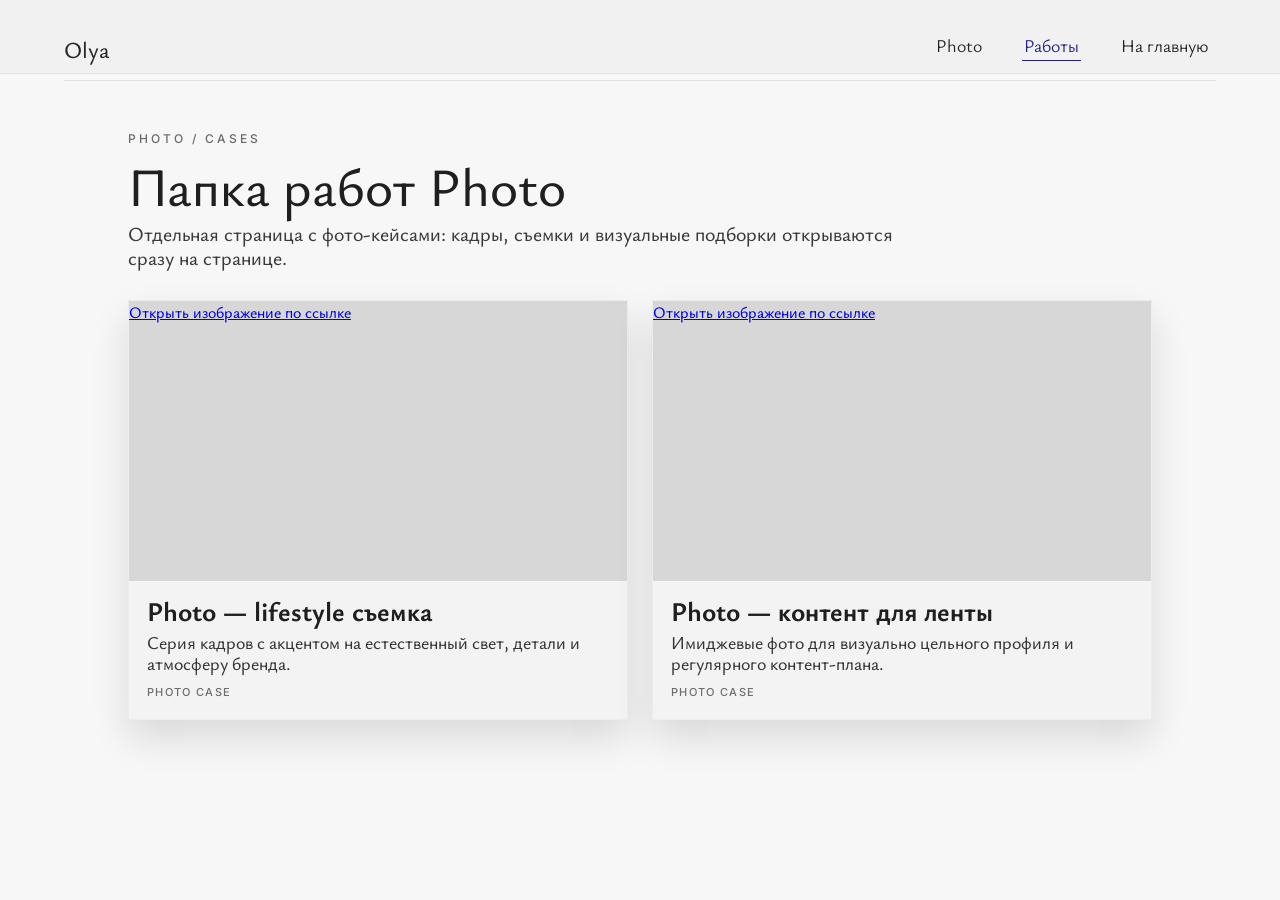
==== photo.html @ 9086b97c "Merge pull request #19 from d-k-acio-aud/codex/add-photo-and-video-project-pages Add Photo and Video" ====
<!DOCTYPE html>
<html lang="ru">
<head>
  <meta charset="UTF-8" />
  <meta name="viewport" content="width=device-width, initial-scale=1.0" />
  <title>Photo — Olya Portfolio</title>

  <link rel="preconnect" href="https://fonts.googleapis.com">
  <link rel="preconnect" href="https://fonts.gstatic.com" crossorigin>
  <link href="https://fonts.googleapis.com/css2?family=ABeeZee:ital@0;1&family=Abel&family=Bad+Script&family=Caveat:wght@400&family=Golos+Text:wght@400;500;600;700&family=Great+Vibes&family=Inter:wght@300;400;500;600;700&family=Kristi&family=Manrope:wght@300;400;500;600;700&family=Marck+Script&family=Neucha&family=Onest:wght@300;400;500;600;700&family=Ysabeau:ital,wght@0,1..1000;1,1..1000&display=swap" rel="stylesheet">
  <link rel="stylesheet" href="styles.css" />
</head>
<body>
  <div class="page">
    <header class="site-header" id="photo-home" data-section>
      <div class="logo">Olya</div>

      <nav class="main-nav" aria-label="Меню страницы Photo">
        <a class="active" href="#photo-home">Photo</a>
        <a href="#photo-works">Работы</a>
        <a href="./index.html">На главную</a>
      </nav>
    </header>

    <main>
      <section class="surf-works reveal" id="photo-works" data-section>
        <div class="section-head">
          <p class="section-kicker">PHOTO / CASES</p>
          <h1>Папка работ Photo</h1>
          <p class="section-text">Отдельная страница с фото-кейсами: кадры, съемки и визуальные подборки открываются сразу на странице.</p>
        </div>

        <div class="surf-grid" id="works-grid" data-works-json="./data/photo-works.json" data-case-label="PHOTO CASE" aria-live="polite"></div>
      </section>
    </main>
  </div>

  <script src="script.js"></script>
</body>
</html>
---- styles.css ----
* {
  box-sizing: border-box;
}

:root {
  --bg: #f7f7f7;
  --text: #1f1f1f;
  --line: #e2e2e2;
  --accent: #221a98;
  --muted: #767676;
  --folder: #a7cce9;
  --header-height: 74px;
  --side-gap: clamp(20px, 5vw, 80px);
  --quote-inset: clamp(16px, 1.5vw, 28px);
}

html,
body {
  margin: 0;
  padding: 0;
  background: var(--bg);
  color: var(--text);
}

body {
  font-family: 'Ysabeau', sans-serif;
  font-weight: 500;
}

.page {
  width: 100%;
  margin: 0;
  min-height: 100vh;
  background: var(--bg);
  padding: 0 var(--side-gap) 40px;
}



.site-header {
  position: sticky;
  top: 0;
  z-index: 20;
  height: var(--header-height);
  display: flex;
  align-items: flex-end;
  justify-content: space-between;
  border-bottom: 1px solid var(--line);
  width: 100vw;
  margin-left: calc(50% - 50vw);
  padding: 0 calc(var(--side-gap) + 6px) 12px var(--side-gap);
  background: rgba(239, 239, 239, 0.75);
  backdrop-filter: blur(0);
  transition: background 0.25s ease, box-shadow 0.25s ease, backdrop-filter 0.25s ease;
}

.site-header.is-scrolled {
  background: rgba(239, 239, 239, 0.94);
  backdrop-filter: blur(7px);
  box-shadow: 0 10px 24px rgba(0, 0, 0, 0.12);
}

.logo {
  font-size: 23px;
  color: #252525;
  line-height: 1;
  padding-top: 4px;
}

.main-nav {
  display: flex;
  gap: 38px;
  align-items: center;
}

.main-nav a {
  font-size: 18px;
  font-weight: 400;
  color: #242424;
  text-decoration: none;
  line-height: 1;
  padding: 6px 2px;
  border-bottom: 1px solid transparent;
  transition: color 0.22s ease, border-color 0.22s ease;
}

.main-nav a:hover,
.main-nav a.active {
  color: #241f8d;
  border-bottom-color: #241f8d;
}

.hero {
  display: flex;
  justify-content: space-between;
  align-items: flex-start;
  padding: 56px 20px 0 110px;
  min-height: 760px;
  scroll-margin-top: calc(var(--header-height) + 20px);
}

.hero-main {
  position: relative;
  width: 900px;
  height: 670px;
}

.photo-window {
  position: absolute;
  left: 78px;
  top: 54px;
  width: 470px;
  background: #f7f7f7;
  box-shadow: 0 30px 48px rgba(0, 0, 0, 0.14);
}

.window-bar {
  position: relative;
  height: 30px;
  background: #e6e6e6;
  display: flex;
  align-items: center;
  padding-left: 13px;
}

.dot {
  width: 10px;
  height: 10px;
  border-radius: 50%;
  margin-right: 7px;
  display: inline-block;
}

.dot.red { background: #f16d5c; }
.dot.yellow { background: #f2be4d; }
.dot.green { background: #68c25d; }

.window-title {
  position: absolute;
  left: 50%;
  transform: translateX(-50%);
  top: 8px;
  font-family: "Inter", sans-serif;
  font-size: 8px;
  font-weight: 300;
  letter-spacing: 0.08em;
  color: #aaa;
  white-space: nowrap;
}

.portrait {
  width: 100%;
  height: 585px;
  overflow: hidden;
  background: #cfcfcf;
}

.portrait img {
  width: 100%;
  height: 100%;
  object-fit: contain;
  display: block;
}

.portrait-placeholder {
  width: 100%;
  height: 100%;
  background:
    radial-gradient(circle at 50% 30%, rgba(255, 255, 255, 0.85) 0 8%, transparent 9%),
    radial-gradient(circle at 43% 33%, rgba(255, 255, 255, 0.55) 0 2%, transparent 3%),
    radial-gradient(circle at 57% 33%, rgba(255, 255, 255, 0.55) 0 2%, transparent 3%),
    linear-gradient(180deg, rgba(255, 255, 255, 0.16), rgba(0, 0, 0, 0.1)),
    linear-gradient(135deg, #cfcfcf 0%, #9f9f9f 100%);
  filter: grayscale(1);
}

.hero-yep {
  position: absolute;
  top: -18px;
  left: 350px;
  font-family: "Great Vibes", cursive;
  font-size: 190px;
  line-height: 0.9;
  color: var(--accent);
  text-shadow: 4px 4px 0 rgba(20, 14, 90, 0.22);
  z-index: 2;
  will-change: transform;
}

.hero-about {
  position: absolute;
  left: 560px;
  top: 542px;
  width: 310px;
  will-change: transform;
}

.hero-about-title {
  font-family: "Great Vibes", cursive;
  font-size: 76px;
  line-height: 0.95;
  color: var(--accent);
  text-shadow: 2px 2px 0 rgba(20, 14, 90, 0.15);
  margin-bottom: 4px;
}

.hero-about-subtitle {
  display: flex;
  align-items: baseline;
  flex-wrap: wrap;
  gap: 5px;
  max-width: 290px;
}

.hero-kristi {
  font-family: "Manrope", sans-serif;
  font-size: 20px;
  line-height: 0.98;
  color: #666;
  font-weight: 400;
}
.hero-abel {
  font-family: "Abel", sans-serif;
  font-size: 16px;
  color: var(--muted);
  line-height: 1;
}

.hero-folders {
  width: 160px;
  padding-top: 52px;
  display: flex;
  flex-direction: column;
  gap: 46px;
  align-items: center;
}

.folder {
  width: 120px;
  text-align: center;
  border: 0;
  background: transparent;
  padding: 0;
  cursor: pointer;
  transition: transform 0.22s ease;
}

.folder:hover {
  transform: translateY(-4px);
}

.folder-icon {
  width: 62px;
  height: 46px;
  margin: 0 auto 10px;
  position: relative;
  background: var(--folder);
  border-radius: 7px 7px 8px 8px;
  box-shadow: 0 8px 16px rgba(0, 0, 0, 0.14);
  transition: box-shadow 0.22s ease, transform 0.22s ease;
  display: block;
}

.folder:hover .folder-icon,
.folder:focus-visible .folder-icon {
  transform: translateY(-2px);
  box-shadow: 0 16px 28px rgba(0, 0, 0, 0.2);
}

.folder-icon::before {
  content: "";
  position: absolute;
  top: -7px;
  left: 0;
  width: 22px;
  height: 10px;
  background: var(--folder);
  border-radius: 6px 6px 0 0;
}

.folder-name {
  font-family: "Inter", sans-serif;
  font-size: 14px;
  letter-spacing: 0.08em;
  color: #2a2a2a;
}

.about-skills {
  border-top: 1px solid var(--line);
  margin-top: -6px;
  padding: 24px var(--side-gap) 0;
  display: grid;
  grid-template-columns: 315px 1fr;
  column-gap: 140px;
  scroll-margin-top: calc(var(--header-height) + 20px);
}

.about-column h2,
.skills-column h2 {
  margin: 0 0 28px;
  font-size: 36px;
  font-weight: 700;
  color: #1f1f1f;
  line-height: 1;
}

.about-column p {
  margin: 0;
  font-size: 30px;
  line-height: 1.04;
  color: #252525;
}

.skills-list {
  list-style: none;
  margin: 0;
  padding: 0;
}

.skills-list li {
  position: relative;
  margin-bottom: 28px;
  padding-left: 28px;
  font-size: 23px;
  line-height: 1.03;
  color: #2a2a2a;
  max-width: 760px;
}

.skills-list li::before {
  content: "→";
  position: absolute;
  left: 0;
  top: -1px;
  color: var(--folder);
  font-size: 22px;
}

.work-style {
  padding: 42px var(--side-gap) 58px;
  scroll-margin-top: calc(var(--header-height) + 20px);
}

.quote-card {
  margin: 0 var(--quote-inset);
  background: #f6f6f6;
  box-shadow: 0 22px 42px rgba(0, 0, 0, 0.14);
  text-align: center;
  padding: 54px 40px 48px;
}

.quote-label {
  font-family: "Inter", sans-serif;
  font-size: 19px;
  font-weight: 300;
  letter-spacing: 0.16em;
  color: #6e6e6e;
  margin-bottom: 24px;
}

.quote-card blockquote {
  margin: 0;
  font-family: "ABeeZee", sans-serif;
  font-style: italic;
  font-size: 28px;
  line-height: 1.22;
  color: #212121;
}

.contacts {
  border-top: 1px solid var(--line);
  margin: 0;
  padding: 48px var(--side-gap) 0;
  display: flex;
  justify-content: space-between;
  align-items: flex-end;
  scroll-margin-top: calc(var(--header-height) + 20px);
}

.contacts-left { width: 340px; }

.contacts-caption {
  font-family: "Inter", sans-serif;
  font-size: 12px;
  font-weight: 300;
  letter-spacing: 0.35em;
  color: #707070;
  margin-bottom: 28px;
}

.contact-row {
  display: flex;
  align-items: center;
  gap: 14px;
  margin-bottom: 18px;
}

.contact-link {
  text-decoration: none;
  border-radius: 12px;
  padding: 4px;
  margin-left: -4px;
  transition: background-color 0.2s ease;
}

.contact-link:hover,
.contact-link:focus-visible {
  background-color: rgba(167, 204, 233, 0.2);
}

.contact-icon {
  width: 34px;
  height: 34px;
  border-radius: 10px;
  background: var(--folder);
  color: #4f6881;
  display: flex;
  align-items: center;
  justify-content: center;
  font-size: 15px;
  font-family: "Inter", sans-serif;
  box-shadow: 0 8px 14px rgba(0, 0, 0, 0.14);
}

.contact-type {
  display: block;
  font-family: "Inter", sans-serif;
  font-size: 10px;
  font-weight: 300;
  letter-spacing: 0.16em;
  color: #8a8a8a;
  margin-bottom: 3px;
}

.contact-value {
  display: block;
  font-size: 19px;
  color: #252525;
  line-height: 1;
}

.contacts-right {
  max-width: 360px;
  text-align: right;
  font-size: 21px;
  line-height: 1.25;
  font-style: italic;
  color: #252525;
  padding-bottom: 8px;
}

.toast {
  position: fixed;
  right: 28px;
  bottom: 24px;
  background: rgba(33, 33, 33, 0.92);
  color: #f2f2f2;
  font-family: "Inter", sans-serif;
  font-size: 13px;
  padding: 12px 14px;
  border-radius: 10px;
  transform: translateY(24px);
  opacity: 0;
  pointer-events: none;
  transition: transform 0.22s ease, opacity 0.22s ease;
}

.toast.is-visible {
  transform: translateY(0);
  opacity: 1;
}

.reveal {
  opacity: 0;
  transform: translateY(24px);
  transition: opacity 0.6s ease, transform 0.6s ease;
}

.reveal.is-visible {
  opacity: 1;
  transform: translateY(0);
}

.about-column h2,
.skills-column h2 {
  margin: 0 0 28px;
  font-size: 36px;
  font-family: "Ysabeau", sans-serif;
  font-weight: 400;
  color: #1f1f1f;
  line-height: 1;
}

@media (max-width: 1220px) {
  .page { padding-inline: clamp(18px, 4vw, 48px); }
  .site-header { padding-inline: clamp(18px, 4vw, 48px); }
  .hero {
    padding-left: 24px;
    padding-right: 8px;
  }
  .hero-main { width: min(760px, 100%); }
  .hero-yep { left: 280px; font-size: 160px; }
  .hero-about { left: 490px; }
}

@media (max-width: 1024px) {
  .site-header {
    padding-inline: 20px;
    height: auto;
    padding-block: 14px;
    align-items: center;
  }

  .main-nav {
    gap: 18px;
    flex-wrap: wrap;
    justify-content: flex-end;
  }

  .main-nav a { font-size: 16px; }

  .hero {
    min-height: auto;
    padding: 34px 0 0;
    gap: 24px;
  }

  .hero-main {
    width: 100%;
    height: auto;
    min-height: 620px;
  }

  .photo-window {
    left: 30px;
    width: min(520px, 62vw);
  }

  .hero-yep {
    left: min(46vw, 390px);
    top: -6px;
    font-size: clamp(120px, 16vw, 168px);
  }

  .hero-about {
    left: min(54vw, 560px);
    top: 460px;
    width: min(300px, 34vw);
  }

  .hero-about-title { font-size: 68px; }

  .about-skills {
    grid-template-columns: 1fr;
    row-gap: 36px;
    padding-top: 36px;
  }

  .contacts {
    gap: 28px;
  }
}

@media (max-width: 768px) {
  .page {
    padding-inline: 14px;
    padding-bottom: 28px;
  }

  .site-header {
    width: 100%;
    margin-left: 0;
    position: sticky;
    padding-inline: 6px;
    gap: 12px;
    align-items: flex-start;
    flex-direction: column;
  }

  .logo { font-size: 24px; }

  .main-nav {
    width: 100%;
    justify-content: space-between;
    gap: 10px;
  }

  .main-nav a {
    font-size: 15px;
    padding: 4px 0;
  }

  .hero {
    flex-direction: column;
    padding-top: 24px;
  }

  .hero-main {
    min-height: 0;
  }

  .photo-window {
    position: relative;
    left: 0;
    top: 0;
    width: 100%;
    max-width: 460px;
    margin: 0 auto;
  }

  .portrait { height: 500px; }

  .hero-yep {
    left: 52%;
    top: -32px;
    font-size: clamp(96px, 24vw, 140px);
    transform: translateX(-6%);
  }

  .hero-about {
    position: relative;
    left: 0;
    top: 0;
    width: 100%;
    max-width: 460px;
    margin: 14px auto 0;
    text-align: left;
  }

  .hero-about-title { font-size: 62px; }

  .hero-kristi { font-size: 28px; }

  .hero-folders {
    width: 100%;
    flex-direction: row;
    justify-content: space-between;
    gap: 12px;
    padding-top: 4px;
  }

  .folder {
    width: calc(33.33% - 8px);
  }

  .about-skills,
  .work-style,
  .contacts {
    padding-inline: 0;
  }

  .about-column h2,
  .skills-column h2 { font-size: 34px; }

  .about-column p,
  .skills-list li { font-size: 24px; }

  .quote-card {
    padding: 34px 22px;
  }

  .quote-card blockquote {
    font-size: 30px;
    line-height: 1.18;
  }

  .contacts {
    flex-direction: column;
    align-items: flex-start;
  }

  .contacts-right {
    text-align: left;
    font-size: 24px;
    max-width: 100%;
  }

  .toast {
    right: 12px;
    left: 12px;
    bottom: 12px;
  }

  

}



@media (max-width: 540px) {
  .main-nav a { font-size: 14px; }

  .portrait { height: 390px; }

  .hero-about-title { font-size: 54px; }

  .hero-kristi { font-size: 22px; }

  .hero-abel { font-size: 14px; }

  .folder-name {
    font-size: 12px;
    letter-spacing: 0.04em;
  }

  .about-column h2,
  .skills-column h2 { font-size: 30px; }

  .about-column p,
  .skills-list li {
    font-size: 20px;
    line-height: 1.14;
  }

  .skills-list li {
    margin-bottom: 20px;
    padding-left: 22px;
  }

  .quote-card blockquote { font-size: 28px; }

  .contact-value { font-size: 18px; }

  .contacts-right { font-size: 28px; }
}

@media (prefers-reduced-motion: reduce) {
  * {
    animation: none !important;
    transition-duration: 0.01ms !important;
    scroll-behavior: auto !important;
  }

  .reveal {
    opacity: 1;
    transform: none;
  }
}

.surf-works {
  border-top: 1px solid var(--line);
  margin-top: 6px;
  padding: 50px var(--side-gap) 10px;
  scroll-margin-top: calc(var(--header-height) + 20px);
}

.section-head {
  max-width: 780px;
  margin-bottom: 30px;
}

.section-kicker {
  margin: 0 0 14px;
  font-family: "Inter", sans-serif;
  font-size: 12px;
  letter-spacing: 0.25em;
  color: #6a6a6a;
}

.section-head h1,
.section-head h2 {
  margin: 0 0 10px;
  font-size: clamp(34px, 4.2vw, 58px);
  line-height: 0.96;
  font-weight: 500;
}

.section-text {
  margin: 0;
  font-size: 20px;
  line-height: 1.2;
  color: #3a3a3a;
}

.section-text code {
  font-family: "Inter", sans-serif;
  font-size: 0.85em;
  background: #ececec;
  border-radius: 7px;
  padding: 2px 7px;
}

.surf-grid {
  display: grid;
  grid-template-columns: repeat(2, minmax(0, 1fr));
  gap: 24px;
  align-items: start;
}

.work-card {
  width: 100%;
  margin: 0 auto;
  background: #f3f3f3;
  box-shadow: 0 18px 36px rgba(0, 0, 0, 0.12);
  border: 1px solid #ececec;
  overflow: hidden;
  display: grid;
}

.work-card.is-vertical {
  max-width: 980px;
  grid-template-columns: minmax(230px, 360px) 1fr;
}

.work-card.is-horizontal {
  max-width: 620px;
  grid-template-columns: 1fr;
}

.work-media {
  background: #d7d7d7;
}

.work-card.is-vertical .work-media {
  aspect-ratio: 9 / 16;
  max-height: min(72vh, 680px);
}

.work-card.is-horizontal .work-media {
  aspect-ratio: 16 / 9;
  max-height: min(56vh, 420px);
}

.work-media iframe,
.work-media img,
.work-media video {
  width: 100%;
  height: 100%;
  display: block;
  border: 0;
  object-fit: cover;
}

.work-content {
  padding: 18px 18px 20px;
  display: flex;
  flex-direction: column;
  justify-content: center;
}

.work-content h3 {
  margin: 0 0 8px;
  font-size: 27px;
  line-height: 0.95;
}

.work-content p {
  margin: 0;
  font-size: 18px;
  color: #353535;
  line-height: 1.12;
}

.work-meta {
  display: inline-flex;
  margin-top: 12px;
  font-family: "Inter", sans-serif;
  font-size: 11px;
  letter-spacing: 0.12em;
  color: #6d6d6d;
}

.surf-empty {
  padding: 24px;
  background: #efefef;
  font-size: 18px;
}

@media (max-width: 900px) {
  .surf-grid {
    grid-template-columns: 1fr;
  }

  .work-card.is-vertical,
  .work-card.is-horizontal {
    max-width: 560px;
    grid-template-columns: 1fr;
  }

  .work-card.is-vertical .work-media,
  .work-card.is-horizontal .work-media {
    aspect-ratio: 9 / 16;
    max-height: min(72vh, 620px);
  }
}

@media (max-width: 768px) {
  .surf-works {
    padding-inline: 0;
    padding-top: 34px;
  }

  .section-text {
    font-size: 18px;
  }

  .work-content h3 {
    font-size: 24px;
  }
}
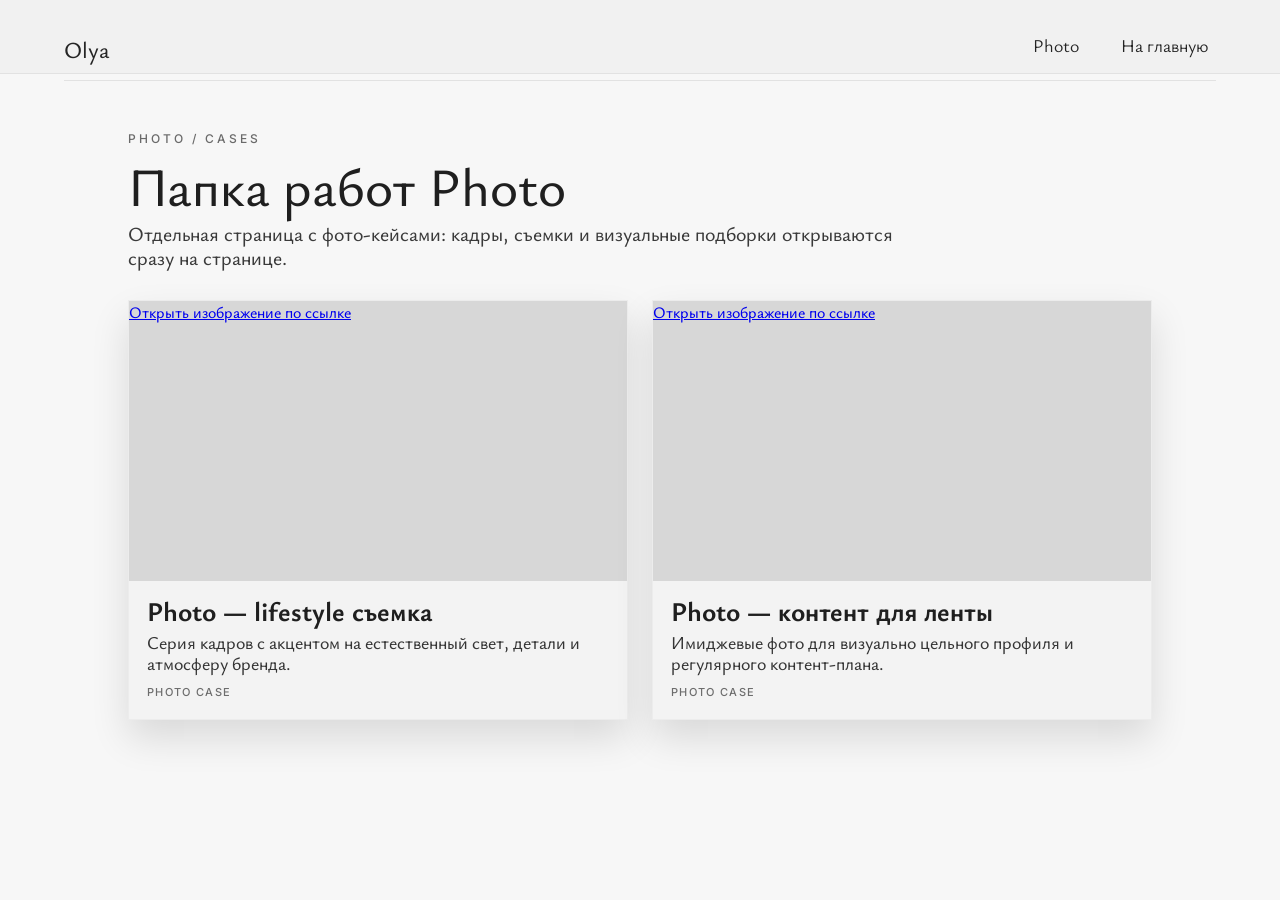
==== commit e1faa08f: "Simplify navigation links across home and project pages" ====
--- a/photo.html
+++ b/photo.html
@@ -17,7 +17,6 @@
 
       <nav class="main-nav" aria-label="Меню страницы Photo">
         <a class="active" href="#photo-home">Photo</a>
-        <a href="#photo-works">Работы</a>
         <a href="./index.html">На главную</a>
       </nav>
     </header>
